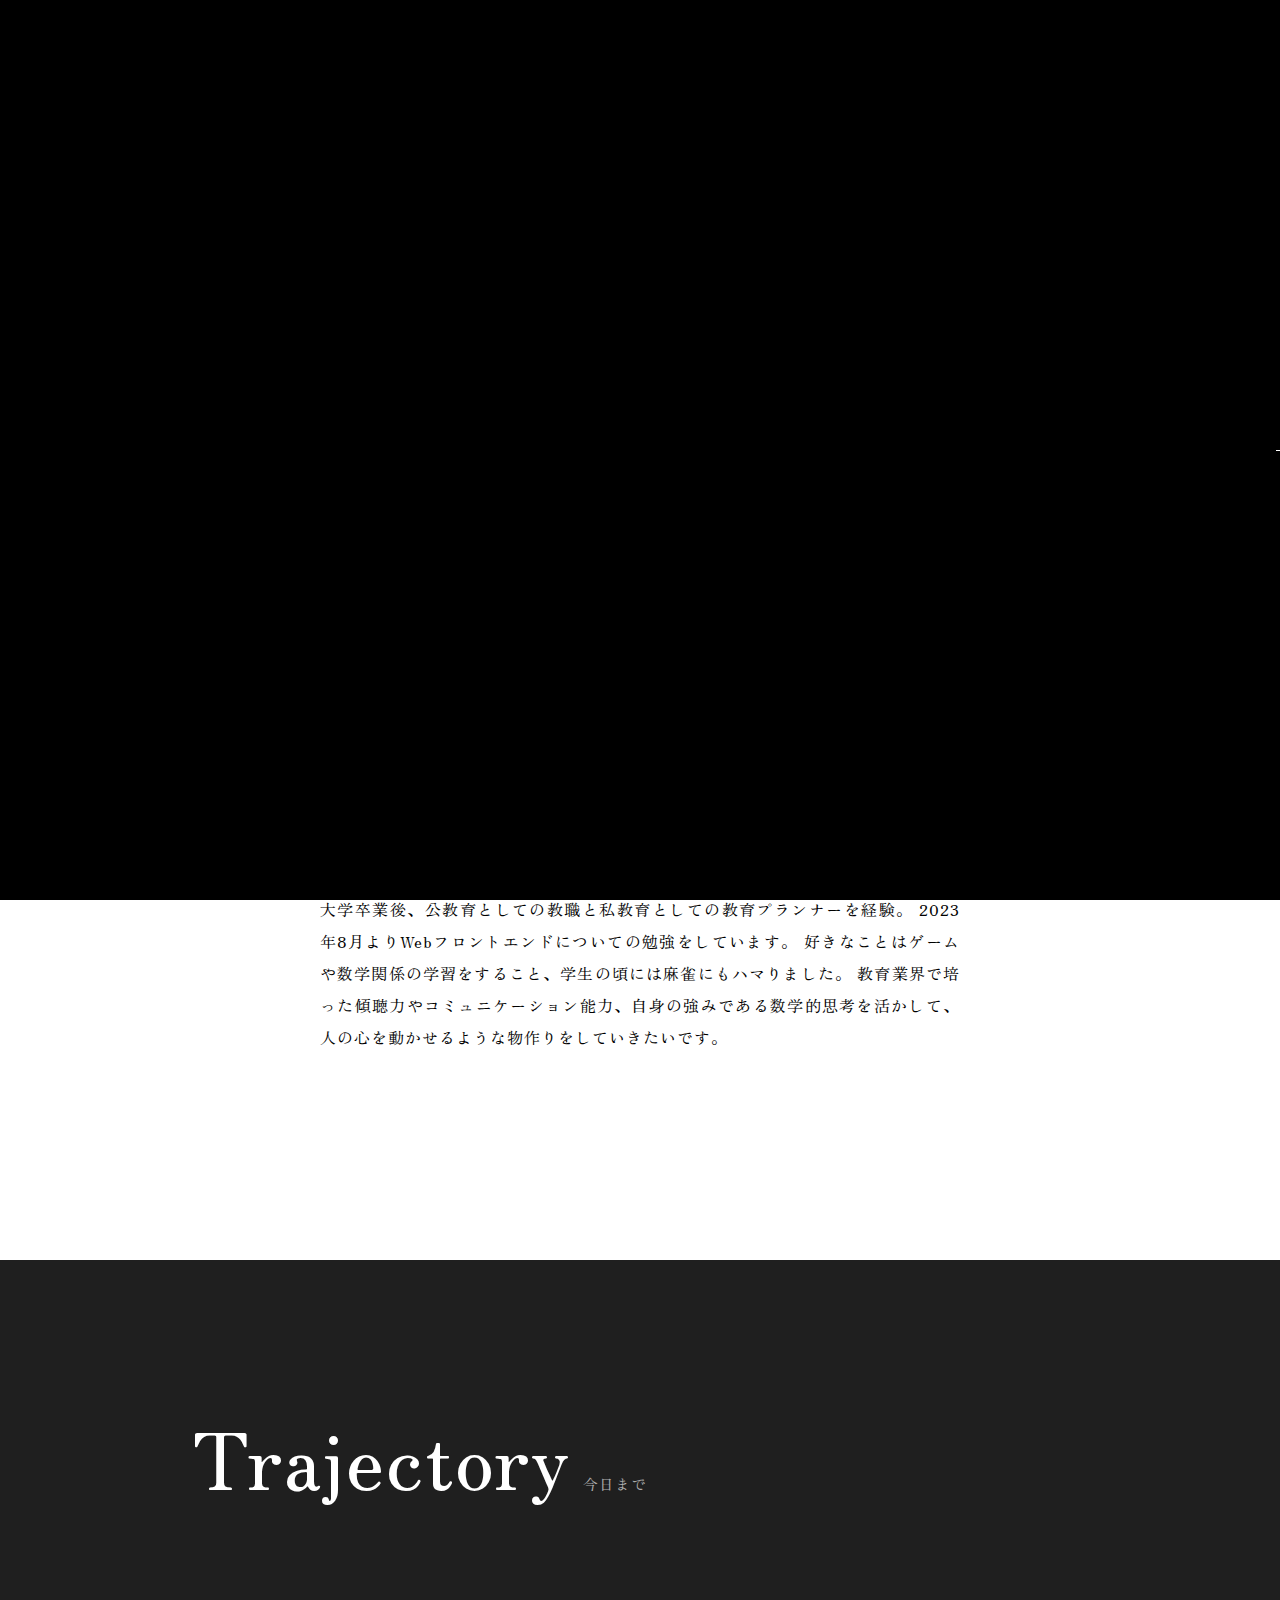
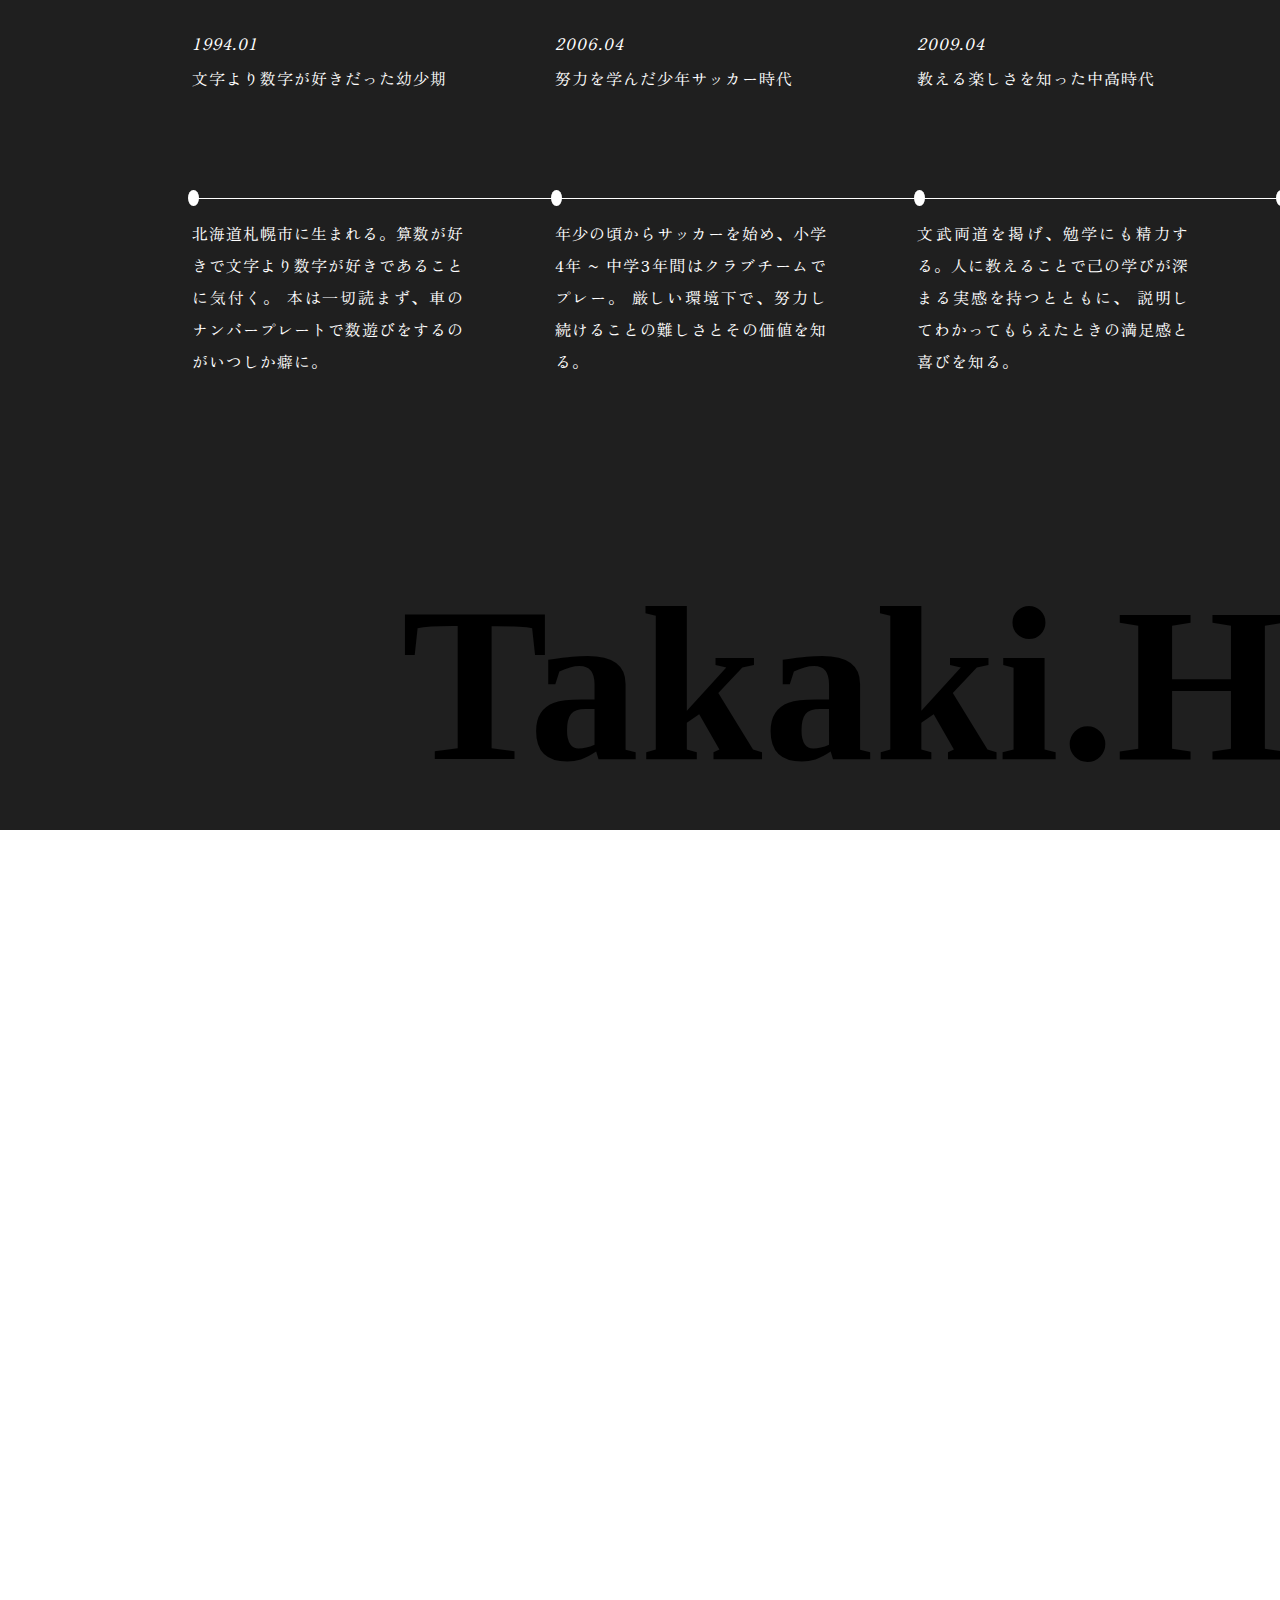
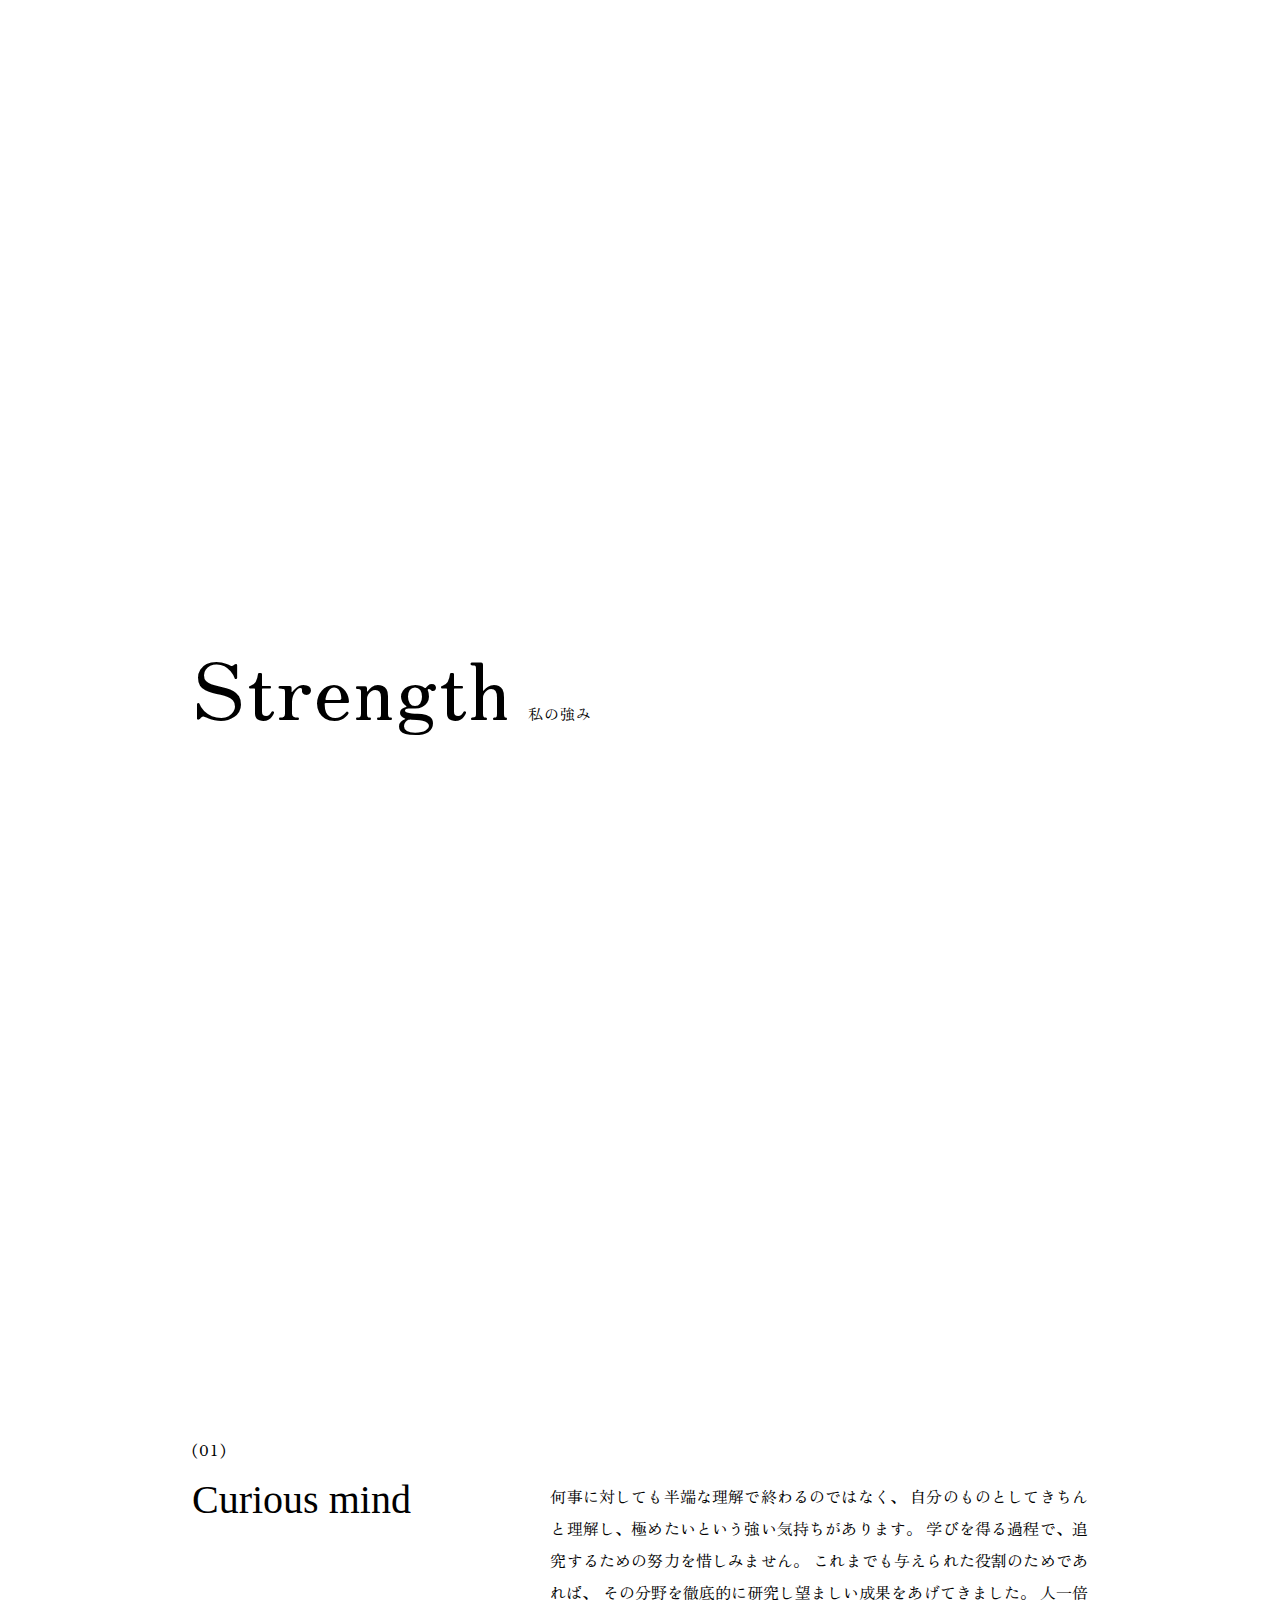
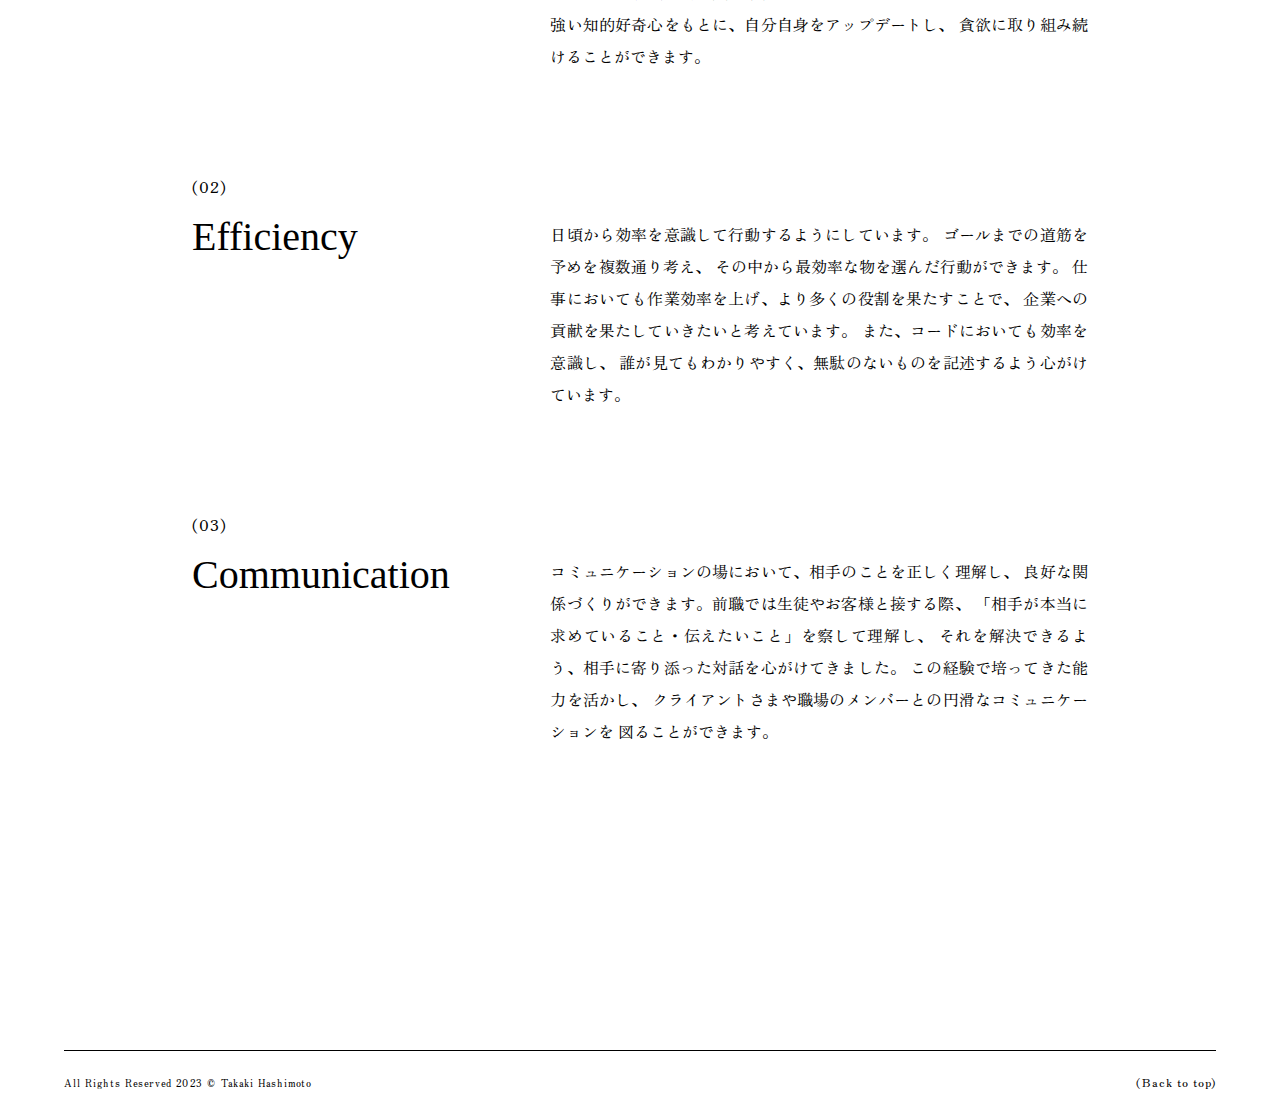
==== profile/prof.html @ 63530e5f "Add files via upload" ====
<!DOCTYPE html>
<html lang="ja">

<head>
    <meta charset="UTF-8">
    <meta name="viewport" content="width=device-width, initial-scale=1.0">
    <title>プロフィール</title>
    <link rel="preconnect" href="https://fonts.googleapis.com">
    <link rel="preconnect" href="https://fonts.gstatic.com" crossorigin>
    <link href="https://fonts.googleapis.com/css2?family=Zen+Old+Mincho&display=swap" rel="stylesheet">
    <link rel="stylesheet" href="./prof.css">
    <script src="../gsap/gsap.js"></script>
    <script src="../gsap/ScrollTrigger.js"></script>
    <script src="https://code.jquery.com/jquery-3.6.1.min.js"></script>
</head>

<body>
    <div class="loading" id="loading"></div>

    <div class="up"></div>
    <div class="down"></div>
    <div class="load_line"></div>

    <header id="header">
        <nav class="header-nav">
            <div class="header-l-box"><a href="../index.html"><img src="../top_img/hidariue4.png" alt=""></a></div>
            <div class="header-r-box">
                <!-- <ul class="color_change"> -->
                <ul>
                    <li><a href="./prof.html">
                            <h6>About</h6>
                        </a></li>
                    <li><a href="../index.html#skills">
                            <h6>Skills</h6>
                        </a></li>
                    <li><a href="../index.html#works">
                            <h6>Works</h6>
                        </a></li>
                </ul>
            </div>
        </nav>
    </header>

    <main>
        <section class="profile_firstsection">

            <div class="main-visual_box">
                <div class="main-visual_imgbox">
                    <div class="img1_justbox bottom_d2000">
                        <img class="img1" src="./prof_img/prof2.jpg" alt="">
                        <div class="img2_justbox bottom_d4000">
                            <img class="img2" src="./prof_img/prof_logo.png" alt="">
                        </div>
                    </div>
                </div>

                <div class="textloop_box">
                    <h1 class="loop">Takaki Hashimoto </h1>
                    <h1 class="loop loop2">Takaki Hashimoto </h1>
                </div>
            </div>

            <div class="main-visual_underbox">
                <div class="main_textbox">
                    <h5>橋本 卓樹 - Takaki Hashimoto</h5>
                    <h6>大学卒業後、公教育としての教職と私教育としての教育プランナーを経験。
                        2023年8月よりWebフロントエンドについての勉強をしています。
                        好きなことはゲームや数学関係の学習をすること、学生の頃には麻雀にもハマりました。
                        教育業界で培った傾聴力やコミュニケーション能力、自身の強みである数学的思考を活かして、
                        人の心を動かせるような物作りをしていきたいです。
                    </h6>
                </div>
            </div>

        </section>

        <section class="profile_secondsection">
            <!-- <div class="maintitle_box">
                <h1 class="eachTextAnime" id="about">Trajectory</h1>
            </div> -->


            <div class="area js-area">
                <div class="wrap js-wrap">

                    <!-- <div class="wrap_line"></div> -->

                    <div class="wrap_titlebox">
                        <h1 class="eachTextAnime">Trajectory</h1>
                        <h3>今日まで</h3>
                    </div>

                    <div class="wrap_endtitlebox">
                        <h1>Takaki.H</h1>
                    </div>

                    <div class="item js-item prof_box">
                        <div class="prof_bigtextbox1">
                            <div class="prof_textbox normal6">
                                <h6 class="overtext1">1994.01</h6>
                                <h6 class="overtext2">文字より数字が好きだった幼少期</h6>
                                <h6 class="undertext">
                                    北海道札幌市に生まれる。算数が好きで文字より数字が好きであることに気付く。
                                    本は一切読まず、車のナンバープレートで数遊びをするのがいつしか癖に。
                                </h6>
                                <div class="prof_line"></div>
                                <div class="prof_dots"></div>
                            </div>

                            <div class="prof_textbox normal7">
                                <h6 class="overtext1">2006.04</h6>
                                <h6 class="overtext2">努力を学んだ少年サッカー時代</h6>
                                <h6 class="undertext">
                                    年少の頃からサッカーを始め、小学4年 ~ 中学3年間はクラブチームでプレー。
                                    厳しい環境下で、努力し続けることの難しさとその価値を知る。
                                </h6>
                                <div class="prof_line"></div>
                                <div class="prof_dots"></div>
                            </div>
                            
                            <div class="prof_textbox normal8">
                                <h6 class="overtext1">2009.04</h6>
                                <h6 class="overtext2">教える楽しさを知った中高時代</h6>
                                <h6 class="undertext">
                                    文武両道を掲げ、勉学にも精力する。人に教えることで己の学びが深まる実感を持つとともに、
                                    説明してわかってもらえたときの満足感と喜びを知る。
                                </h6>
                                <div class="prof_line"></div>
                                <div class="prof_dots"></div>
                            </div>    
                        </div>
                    </div>
                    <div class="item js-item prof_box">                        
                        <div class="prof_bigtextbox2">
                            <div class="prof_textbox normal9">
                                <h6 class="overtext1">2012.04</h6>
                                <h6 class="overtext2">得意分野を突き詰めた大学時代</h6>
                                <h6 class="undertext">
                                    北海道教育大学数学教育専攻へ入学。幼少期から好きであった数についての理解を深めながら、
                                    教育学についても一から学び、各種教員免許状を取得。
                                </h6>
                                <div class="prof_line"></div>
                                <div class="prof_dots"></div>
                            </div>
                            <div class="prof_textbox normal10">
                                <h6 class="overtext1">2016.04</h6>
                                <h6 class="overtext2">高校数学教諭・教室長として就職</h6>
                                <h6 class="undertext">
                                    自身の特性を生かせる職を経験する。日々を教育の世界で過ごしていく中で、
                                    度々耳にすることが多くなった「プログラミング」というものに興味を持つ。
                                </h6>
                                <div class="prof_line"></div>
                                <div class="prof_dots"></div>
                            </div>
                            <div class="prof_textbox normal11">
                                <h6 class="overtext1">2023.08</h6>
                                <h6 class="overtext2">プログラミングの勉強を始める</h6>
                                <h6 class="undertext">
                                    未知のモノを学んでみたいという知的好奇心からプログラミングについて調べる。
                                    北関東学院へ入学し、本格的にフロントエンドの学習を始める。
                                </h6>
                                <div class="prof_line prof_longline"></div>
                                <div class="prof_dots"></div>
                            </div>    
                        </div>
                    </div>
                    <!-- <div class="item js-item">
                        <span>横スクロール3</span>
                    </div> -->
                </div>
                <div class="prof_yohakubox"></div>    
            </div>

        </section>

        <section class="profile_backsecondsection"></section>

        <section class="profile_thirdsection">
            <div class="section_inner">
                <div class="sectiontitle_box">
                    <h1 class="eachTextAnime">Strength</h1>
                    <h3>私の強み</h3>
                </div>
                <div class="strength_circlebox">
                    <div class="circlebox circle1">
                        <div class="shape normal">
                            <h5 class="bottom">Curious mind</h5>
                        </div>
                    </div>
                    <div class="circlebox circle2">
                        <div class="shape2">
                            <h5 class="bottom2">Efficiency</h5>
                        </div>
                    </div>
                    <div class="circlebox circle3">
                        <div class="shape3">
                            <h5 class="bottom3">Communication</h5>
                        </div>
                    </div>
                </div>

                <div class="strength_numberbox">
                    <span class="Text-Span JS_AddLine"></span>
                    <h6>(01)</h6>
                </div>
                <div class="strength_textbox">
                    <div class="strength_l_textbox normal4">
                        <h1>Curious mind</h1>
                    </div>
                    <div class="strength_r_textbox normal5">
                        <h6>何事に対しても半端な理解で終わるのではなく、
                            自分のものとしてきちんと理解し、極めたいという強い気持ちがあります。
                            学びを得る過程で、追究するための努力を惜しみません。
                            これまでも与えられた役割のためであれば、
                            その分野を徹底的に研究し望ましい成果をあげてきました。
                            人一倍強い知的好奇心をもとに、自分自身をアップデートし、
                            貪欲に取り組み続けることができます。
                        </h6>
                    </div>
                </div>
                <div class="strength_numberbox">
                    <span class="Text-Span JS_AddLine"></span>
                    <h6>(02)</h6>
                </div>
                <div class="strength_textbox">
                    <div class="strength_l_textbox normal4">
                        <h1>Efficiency</h1>
                    </div>
                    <div class="strength_r_textbox normal5">
                        <h6>日頃から効率を意識して行動するようにしています。
                            ゴールまでの道筋を予めを複数通り考え、
                            その中から最効率な物を選んだ行動ができます。
                            仕事においても作業効率を上げ、より多くの役割を果たすことで、
                            企業への貢献を果たしていきたいと考えています。
                            また、コードにおいても効率を意識し、
                            誰が見てもわかりやすく、無駄のないものを記述するよう心がけています。
                        </h6>
                    </div>
                </div>
                <div class="strength_numberbox">
                    <span class="Text-Span JS_AddLine"></span>
                    <h6>(03)</h6>
                </div>
                <div class="strength_textbox">
                    <div class="strength_l_textbox normal4">
                        <h1>Communication</h1>
                    </div>
                    <div class="strength_r_textbox normal5">
                        <h6>コミュニケーションの場において、相手のことを正しく理解し、
                            良好な関係づくりができます。前職では生徒やお客様と接する際、
                            「相手が本当に求めていること・伝えたいこと」を察して理解し、
                            それを解決できるよう、相手に寄り添った対話を心がけてきました。
                            この経験で培ってきた能力を活かし、
                            クライアントさまや職場のメンバーとの円滑なコミュニケーションを
                            図ることができます。

                        </h6>
                    </div>
                </div>
            </div> 
        </section>
    </main>

    <footer>
        <div class="footbox">
            <div class="foot_lbox">
                <small>All Rights Reserved 2023 ©︎ Takaki Hashimoto</small>
            </div>
            <div class="foot_rbox">
                <a href="#header"><h6>(Back to top)</h6></a>
            </div>
        </div>
    </footer>




    <!-- <h6 class="yohaku" data-midnight="dark"></h6> -->


    <script src="./prof.js"></script>
    <script>
        $(".load_line").animate({ "width": "100%" }, 750, function () {
            $(".load_line").css("right", 0);
            $(".load_line").animate({ "width": "0%" }, 500, function () {
                $(".up").animate({ "height": "0%" });
                $(".down").animate({ "height": "0%" });
            });
        });

    </script>
</body>

</html>
---- profile/prof.css ----
@charset "utf-8";

* {
    padding: 0;
    margin: 0;
    box-sizing: border-box;
    vertical-align: bottom;
}

/* 共通パーツ */
html {
    scroll-behavior: smooth;
    font-size: 10px;
}

body {
    font-family: 'Zen Old Mincho', serif;
    /* font-family: serif; */
    line-height: 1.5;
    letter-spacing: 0.1em;
    /* font-family: 'yu mincho'; */
}

p {
    font-size: 2rem;
}

h1 {
    font-size: 5rem;
}

h2 {
    font-size: 4rem;
}

h3 {
    font-size: 3.5rem;
}

h4 {
    font-size: 3rem;
}

h5 {
    font-size: 2.5rem;
}

h6 {
    font-size: 1.6rem;
}



/* ローディング */

.loading {
    width: 100%;
    height: 100vh;
    transition: all 2s;
    background: black;

    position: fixed;
    top: 0;
    left: 0;
    z-index: 100;
}


.loaded {
    opacity: 0;
    visibility: hidden;
}


/* 切り込み＆開閉エフェクト */

.load_line {
    width: 0%;
    height: 1px;
    background-color: #fff;
    position: fixed;
    top: 50%;
    z-index: 50;
}

.up {
    width: 100%;
    height: 50%;
    background-color: #000;
    position: fixed;
    z-index: 49;
}

.down {
    width: 100%;
    height: 50%;
    background-color: #000;
    position: fixed;
    bottom: 0;
    z-index: 49;
}



/* ナビゲーション */

nav {
    position: fixed;
    background-color: #fff;
    top: 0;
    left: 0;
    width: 100%;
    height: 10vh;
    /* background-color: #666; */
    display: flex;
    justify-content: space-between;
    align-items: center;
    z-index: 5;
    /* 時間の指定 */
    animation-duration: 2.5s;
    /* duration : 間隔 */
    /* アニメーション実行回数の指定 */
    animation-iteration-count: 1;
    /* iteration : 反復 */
    /* 動きの加速度 */
    animation-timing-function: linear;
    /* timing : 時間調整 , function : 関数 */
    /* 動きの指定 */
    animation-name: fadein-top;
}

/* animation-timing-function について
    ※ 初期値は ease：最初と最後をゆっくり
       その他   ease-in-out : 最初と最後をかなりゆっくり
                ease-in：最初をゆっくり
                ease-out：最後をゆっくり
                linear：一定                             */


@keyframes fadein-top {
    0% {
        opacity: 0;
        transform: translateY(-30px);
    }

    /* 90%{
        opacity: 0;
        transform: translateY(-30px);
    } */


    100% {
        opacity: 1;
        transform: translateY(0);
    }
}

.header-l-box {
    width: 5%;
    height: 90%;
    /* background-image: url(./top_img/hidariue4.png);
    background-size: contain;
    background-repeat: no-repeat; */
    margin-left: 4%;
}

.header-l-box a {
    display: flex;
    align-items: center;
}

.header-l-box img {
    width: 90%;
}

.header-r-box {
    /* width: auto; */
    width: 95%;
    height: 80%;
    /* background-color: #fff; */
    margin-right: 1%;
}


nav ul {
    display: flex;
    height: 100%;
    align-items: center;
    justify-content: flex-end;
}

nav ul li {
    list-style-type: none;
    padding-right: 5%;
}

nav ul li a {
    text-decoration: none;
    color: #000;
    position: relative;
    z-index: 6;
}

nav ul li a::after {
    position: absolute;
    left: -10%;
    bottom: 0;
    content: '';
    width: 100%;
    height: 1px;
    background: #000000;
    transform: scale(0, 1);
    /*アンダーラインの縮尺比率。ホバー前はx方向に0*/
    transform-origin: left top;
    /*変形（アンダーラインの伸長）の原点がaタグ（各メニュー）の左端*/
    transition: transform 0.5s;
    /*変形の時間*/
}

a:hover::after {
    transform: scale(1.2, 1.5);
    /*ホバー後、x軸方向に1.2（相対値）伸長 & y軸も同じイメージで伸長*/
}

nav ul li a h6 {
    font-weight: bold;
    font-family: 'freight-big-pro', serif;
}






/* main */

/* firstsection */

section {
    width: 100%;
    height: 100vh;
}

.profile_firstsection {
    width: 100%;
    height: 140vh;
    /* background-color: #00000066; */
}




.main-visual_box {
    width: 100%;
    height: 90vh;
    /* background-color: orange; */
    position: relative;
}

.main-visual_imgbox {
    width: 70%;
    height: 100%;
    margin: 0 auto;
    /* background-color: aquamarine; */
    padding-top: 5vh;
    display: flex;
    justify-content: center;
    align-items: center;
}

.img1_justbox {
    width: 70%;
    height: 60%;
    position: relative;
    opacity: 0;
}

.main-visual_imgbox .img1 {
    width: 100%;
    height: 100%;
    transform: skewY(10deg);
    box-shadow: 30px 80px 25px -50px rgba(0, 0, 0, 0.5);
}

.img2_justbox {
    position: absolute;
    top: -2%;
    right: -10%;
    width: 20%;
    height: 30%;
    opacity: 0;
}


.fadein_b0 {
    /* 時間の指定 */
    animation-duration: 2s;
    /* duration : 間隔 */
    /* アニメーション実行回数の指定 */
    animation-iteration-count: 1;
    /* iteration : 反復 */
    /* 動きの加速度 */
    animation-timing-function: linear;
    /* timing : 時間調整 , function : 関数 */
    /* 動きの指定 */
    animation-name: fadein-bottom0;
    animation-fill-mode: forwards;
}

@keyframes fadein-bottom0 {
    0% {
        opacity: 0;
        transform: translateY(20px);
    }

    100% {
        opacity: 1;
        transform: translateY(0);
    }
}



.main-visual_imgbox .img2 {
    width: 100%;
    height: 100%;
    animation-duration: 15s;
    /* duration : 間隔 */
    /* アニメーション実行回数の指定 */
    animation-iteration-count: infinite;
    /* iteration : 反復 */
    /* 動きの加速度 */
    animation-timing-function: linear;
    /* timing : 時間調整 , function : 関数 */
    /* 動きの指定 */
    animation-name: kaiten2;
}

@keyframes kaiten2 {
    0% {
        transform: rotate(0);
    }

    100% {
        transform: rotate(-360deg);
    }
}






/* テキストループ */

.textloop_box {
    overflow: hidden;
    position: absolute;
    top: 35%;
    left: 0;
    width: 100%;
    z-index: -1;
}

.loop {
    animation: loop 50s linear infinite;
    width: 100%;
    font-family: serif;
    font-size: 16.5rem;
    color: rgba(0, 0, 0, .0);
    -webkit-text-stroke: 1px #000000;
    text-align: center;
}

.loop2 {
    position: absolute;
    top: 0;
    left: 0;
    animation: loop 50s -25s linear infinite;
    font-family: serif;
    font-size: 16.5rem;
    color: rgba(0, 0, 0, .0);
    -webkit-text-stroke: 1px #000000;
    text-align: center;
}

@keyframes loop {
    0% {
        transform: translateX(100%);
    }

    100% {
        transform: translateX(-100%);
    }
}


.main-visual_underbox {
    width: 100%;
    height: 50vh;
}

.main_textbox {
    width: 50%;
    height: 100%;
    margin: 0 auto;
    text-align: center;

    /* background-color: blue; */
}

.main_textbox h5 {
    font-weight: normal;
}

.main_textbox h6 {
    text-align: justify;
    line-height: 2em;
    padding-top: 5vh;
    font-weight: normal;
}





/* secondsection */

.eachTextAnime span {
    opacity: 0;
}

.eachTextAnime.appeartext span {
    animation: text_anime_on 1s ease-out forwards;
}

@keyframes text_anime_on {
    0% {
        opacity: 0;
    }

    100% {
        opacity: 1;
    }
}


.profile_secondsection {
    width: 100%;
    height: 100vh;
    /* background-color: #000; */
}

/* 
.section_inner {
    width: 80%;
    width: 100%;
    height: 100%;
    padding-top: 10vh;
    padding-left: 10%;
    margin: 0 auto;
    background-color: #9f6666;
    opacity: 0.5;
} */

/* 
.sectiontitle_box {
    width: 100%;
    height: 15vh;
    display: flex;
    justify-content: flex-start;
    align-items: baseline;

    border-bottom: 1px solid #000;
}

.maintitle_box {
    width: 30%;
    height: 100%;
}

.maintitle_box h1 {
    font-size: 7rem;
    font-weight: normal;
    margin-top: -50px;
    padding-top: 50px;
    color: #fff;
}

.subtitle_box {
    width: 80%;
    height: 100%;
}

.subtitle_box h3 {
    font-size: 1.5rem;
    font-weight: normal;
    margin-left: 1%;
    color: #b2b2b2;
} */

/* -----------------上記保留-------------------- */


.area {
    overflow: hidden;
    background-color: #000000e0;
}

.wrap {
    display: flex;
    position: relative;
}


.wrap_titlebox {
    position: absolute;
    display: flex;
    align-items: first baseline;
    width: 50%;
    top: 15vh;
    left: 7.5%;
    z-index: 1;
}

.wrap_endtitlebox {
    position: absolute;
    width: 40%;
    height: 50vh;
    bottom: -45.5%;
    /* left: 12%; */
    right: 47%;
    z-index: 1;
}

.wrap_endtitlebox h1{
    font-size: 22rem;
    font-family:serif;
    font-weight: bold;
    color:rgba(0,0,0,.0);
    color: #000;
    text-align:center;
   /* -webkit-text-stroke: 1px #4a4a4a; */
}

.wrap_titlebox h1 {
    font-size: 8rem;
    font-weight: normal;
    margin-top: -50px;
    padding-top: 50px;
    color: #fff;
}

.wrap_titlebox h3 {
    font-size: 1.5rem;
    font-weight: normal;
    margin-left: 1%;
    color: #acacac;
}



/* .wrap_line {
    width: 100%;
    height: 1px;
    background-color: white;
    position: absolute;
    top: 60%;
    left: 0%;
    z-index: 2;
} */



.item {
    height: 100vh;
    /* display: flex;
    justify-content: center;
    align-items: center;
    font-size: 50px;
    font-weight: bold; */
    /* color: #fff; */
}


/*  
.item:nth-of-type(1) {
    background-color: #e94d15;
}

.item:nth-of-type(2) {
    background-color: #f18d1d;
} 

.item:nth-of-type(3) {
    background-color: #f8b633;
}

.item:nth-of-type(4) {
    background-color: #8cc561;
}

.item:nth-of-type(5) {
    background-color: #56aa59;
} */



.prof_box {
    display: flex;
    align-items: flex-end;
}

.prof_bigtextbox1 {
    width: 85%;
    height: 60%;
    /* background-color: rgba(0, 0, 0, 0.093); */
    margin-left: 15%;
    display: flex;
}

.prof_bigtextbox2 {
    width: 85%;
    height: 60%;
    /* background-color: rgba(0, 0, 0, 0.093); */
    margin-right: 15%;
    display: flex;
}

.prof_textbox {
    width: 100%;
    height:100%;
    color: #fff;
    /* background-color: red; */
    /* border: 1px solid black; */
    text-align: justify;
    position: relative;
}


.fadein_n6 {
    /* 時間の指定 */
    animation-duration: 1.0s;  /* duration : 間隔 */
    /* アニメーション実行回数の指定 */
    animation-iteration-count: 1; /* iteration : 反復 */
    /* 動きの加速度 */
    animation-timing-function: linear; /* timing : 時間調整 , function : 関数 */
    /* 動きの指定 */
    animation-name: fadein-normal5;
    animation-fill-mode: forwards;
}

@keyframes fadein-normal5 {
    0%{
        opacity: 0;
    }

    100%{
        opacity: 1;
    }

}

.fadein_n7 {
    animation-duration: 1.5s;
    animation-iteration-count: 1;
    animation-timing-function: linear;
    animation-name: fadein-normal5;
    animation-fill-mode: forwards;
}

@keyframes fadein-normal5 {
    0%{
        opacity: 0;
    }

    100%{
        opacity: 1;
    }

}

.fadein_n8 {
    animation-duration: 2.0s;
    animation-iteration-count: 1;
    animation-timing-function: linear;
    animation-name: fadein-normal5;
    animation-fill-mode: forwards;
}

@keyframes fadein-normal5 {
    0%{
        opacity: 0;
    }

    100%{
        opacity: 1;
    }

}

.fadein_n9 {
    animation-duration: 2.5s;
    animation-iteration-count: 1;
    animation-timing-function: linear;
    animation-name: fadein-normal5;
    animation-fill-mode: forwards;
}

@keyframes fadein-normal5 {
    0%{
        opacity: 0;
    }

    100%{
        opacity: 1;
    }

}






.overtext1 {
    padding: 3% 0;
    font-weight: normal;
    font-style: oblique;
}

.overtext2 {
    font-size: 1.6rem;
    font-weight: normal;
}


.undertext {
    padding-top: 35%;
    padding-right: 25%;
    font-weight: normal;
    line-height: 2em;
}

.prof_line {
    position: absolute;
    width: 100%;
    height: 1px;
    background-color: #fff;
    top: 33%;
    left: 0;
}


.prof_longline {
    width: 140%;
}


.prof_dots {
    position: absolute;
    width: 3%;
    height: 3%;
    background-color: #fff;
    border-radius: 50%;
    top: 31.5%;
    left: -1%;
}


.prof_yohakubox {
    width: 100%;
    height: 30vh;
    background-color: #00000000;
    position: relative;
    z-index: 0;
    /* border-bottom: 3px solid red; */
}


.profile_backsecondsection {
    width: 100%;
    height: 160vh;
    /* border-bottom: 3px solid yellow */
}




/* section 私の強みの部分 */



.profile_thirdsection {
    width: 100%;
    height: 250vh;
    padding-top: 25vh;

    /* background-color: pink; */
}

.section_inner {
    width: 70%;
    height: 225vh;
    margin: 0 auto;

    /* padding-top: 25vh; */
    /* background-color: palevioletred; */
}

.sectiontitle_box {
    display: flex;
    align-items: first baseline;
    width: 50%;
}

.sectiontitle_box h1 {
    font-size: 8rem;
    font-weight: normal;
    margin-top: -50px;
    padding-top: 50px;
}

.sectiontitle_box h3 {
    font-size: 1.5rem;
    font-weight: normal;
    margin-left: 4%;
}


.strength_circlebox {
    width: 100%;
    height: 70vh;
    display: flex;
    margin-top: 3vh;
    margin-bottom: 3vh;

    /* background-color: yellow;     */
}


.circlebox {
    width: 100%;
    height: 100%;

    /* border: 1px solid #000; */

    display: flex;
    justify-content: center;
    align-items: center;
}


.shape,
.shape2,
.shape3 {
    width: 320px;
    height: 320px;
    background-image: conic-gradient(#000 0deg, #fff 0deg);
    clip-path: circle();
    /* display: grid; */
    /* place-items: center; */

    position: relative;
}

.shape::before,
.shape2::before,
.shape3::before {
    content: "";
    width: 99.5%;
    height: 99.5%;
    /* background-color: white; */
    clip-path: circle();

}

.shape h5,
.shape2 h5,
.shape3 h5 {
    position: absolute;
    z-index: 1;
    color: white;
    font-weight: normal;

    top: 50%;
    left: 50%;
    transform: translate(-50%,-50%);
}



.fadein_b {
    animation-duration: 2.4s;
    animation-iteration-count: 1;
    animation-timing-function: linear;
    animation-name: fadein-bottom;
    animation-fill-mode: forwards;
}

@keyframes fadein-bottom {
    0%{
        opacity: 0;
        transform: translate(-50%,50%);
    }

    50%{opacity: 0;
        transform: translate(-50%,50%);
    }


    100%{
        opacity: 1;
        transform: translateY(-50%,-50%);
    }
}

.fadein_b2 {
    animation-duration: 1.5s;
    animation-iteration-count: 1;
    animation-timing-function: linear;
    animation-name: fadein-bottom;
    animation-fill-mode: forwards;
}

@keyframes fadein-bottom {
    0%{
        opacity: 0;
        transform: translate(-50%,50%);
    }

    20%{opacity: 0;
        transform: translate(-50%,50%);
    }


    100%{
        opacity: 1;
        transform: translateY(-50%,-50%);
    }
}

.fadein_b3 {
    animation-duration: 2.4s;
    animation-iteration-count: 1;
    animation-timing-function: linear;
    animation-name: fadein-bottom;
    animation-fill-mode: forwards;
}

@keyframes fadein-bottom {
    0%{
        opacity: 0;
        transform: translate(-50%,50%);
    }

    50%{opacity: 0;
        transform: translate(-50%,50%);
    }


    100%{
        opacity: 1;
        transform: translateY(-50%,-50%);
    }
}




.strength_numberbox {
    width: 100%;
    height: 2%;
    display: flex;
    align-items: flex-end;
    padding-bottom: 1%;
    position: relative;

    /* background-color: purple; */
}

.strength_numberbox h6 {
    font-weight: normal;
}

/* .Text-Span {
    position: relative;
    z-index: 1;
} */

.Text-Span:after {
    content: '';
    position: absolute;
    left: 0;
    bottom: -1%;
    width: 0%;
    height: 1px;
    /* background: #5bc8ac; */
    background: #000;
    /* z-index: -1; */
    transition: all 2.0s;
}

.Text-Span.line_lr2:after {
    width: 100%;
  }


.strength_textbox {
    width: 100%;
    height: 33vh;
    display: flex;

    /* background-color: green; */
}

.strength_l_textbox{
    width: 40%;
    
    /* border: 1px solid #000; */
}

.strength_r_textbox {
    width: 60%;

    /* border: 1px solid #000; */
}

.strength_l_textbox h1 {
    /* font-size: 8rem; */
    font-size: 4rem;
    font-family: serif;
    font-weight: normal;
    letter-spacing: 0;
}


.strength_r_textbox {
    text-align: justify;
}

.strength_r_textbox h6 {
    font-weight: normal;
    font-size: 1.6rem;
    letter-spacing: 0;
    line-height: 2em;
    padding-top: 2%;
}

/* 
.strength_l_textbox h1,
.strength_r_textbox h6 {
    opacity: 0;
} */



.fadein_n4 {
    /* 時間の指定 */
    animation-duration: 1.5s;  /* duration : 間隔 */
    /* アニメーション実行回数の指定 */
    animation-iteration-count: 1; /* iteration : 反復 */
    /* 動きの加速度 */
    animation-timing-function: linear; /* timing : 時間調整 , function : 関数 */
    /* 動きの指定 */
    animation-name: fadein-normal4;
    animation-fill-mode: forwards;
}

@keyframes fadein-normal4 {
    0%{
        opacity: 0;
    }

    100%{
        opacity: 1;
    }
}

.fadein_n5 {
    /* 時間の指定 */
    animation-duration: 1.5s;  /* duration : 間隔 */
    /* アニメーション実行回数の指定 */
    animation-iteration-count: 1; /* iteration : 反復 */
    /* 動きの加速度 */
    animation-timing-function: linear; /* timing : 時間調整 , function : 関数 */
    /* 動きの指定 */
    animation-name: fadein-normal5;
    animation-fill-mode: forwards;
}

@keyframes fadein-normal5 {
    0%{
        opacity: 0;
    }

    80% {
        opacity: 0;
    }

    100%{
        opacity: 1;
    }
}






/* フッター */

footer {
    width: 100%;
    height: 7vh;
}

.footbox {
    width: 90%;
    height: 100%;
    margin: 0 auto;
    display: flex;
    border-top: 1px solid #000;
    align-items: center;
}

.foot_lbox,
.foot_rbox {
    width: 100%;
    /* height: 100%; */
}

.foot_lbox small {
    font-size: 1.0rem;
}

.foot_rbox {
    text-align: right;
}

.foot_rbox a {
    color: #000;
    text-decoration: none;
}

.foot_rbox h6 {
    font-weight: normal;
    font-size: 1.2rem;
}









/* .yohaku {
    width: 100%;
    height: 200vh;
    background-color: #00000022;
} */
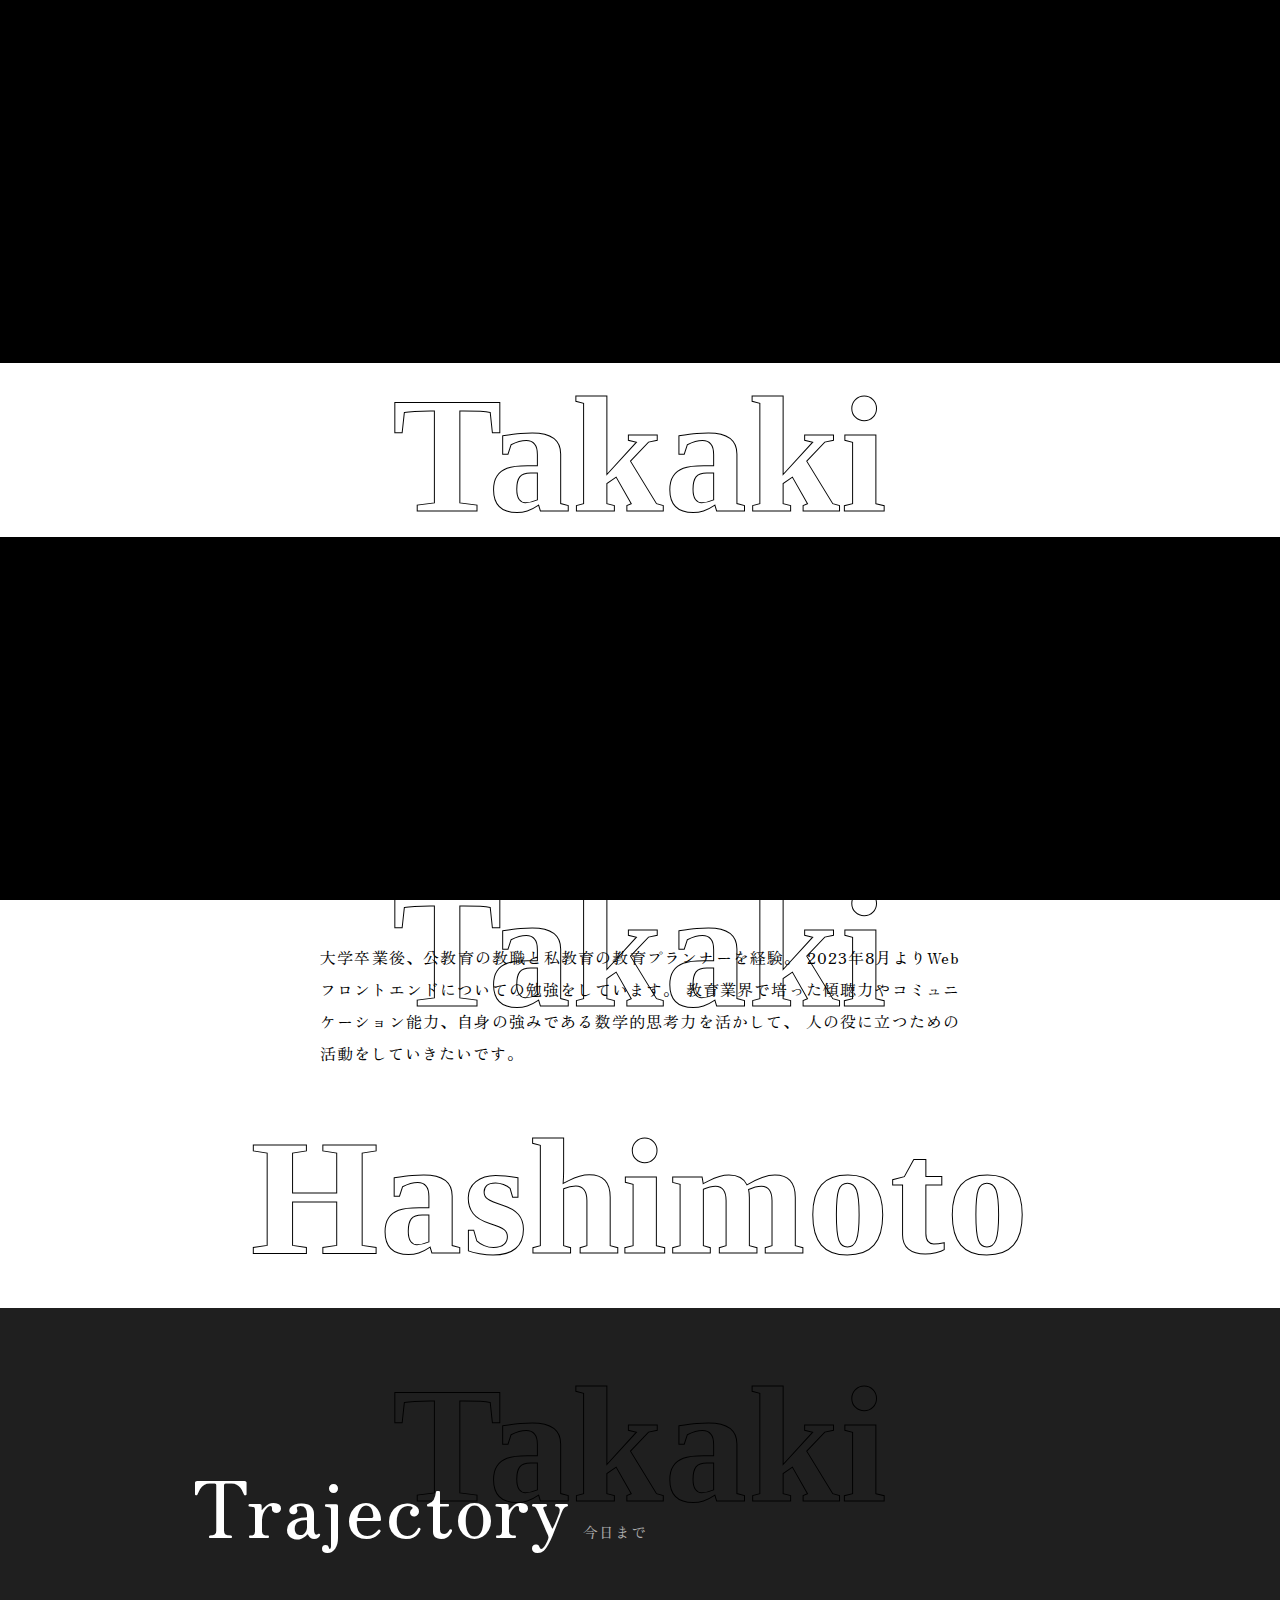
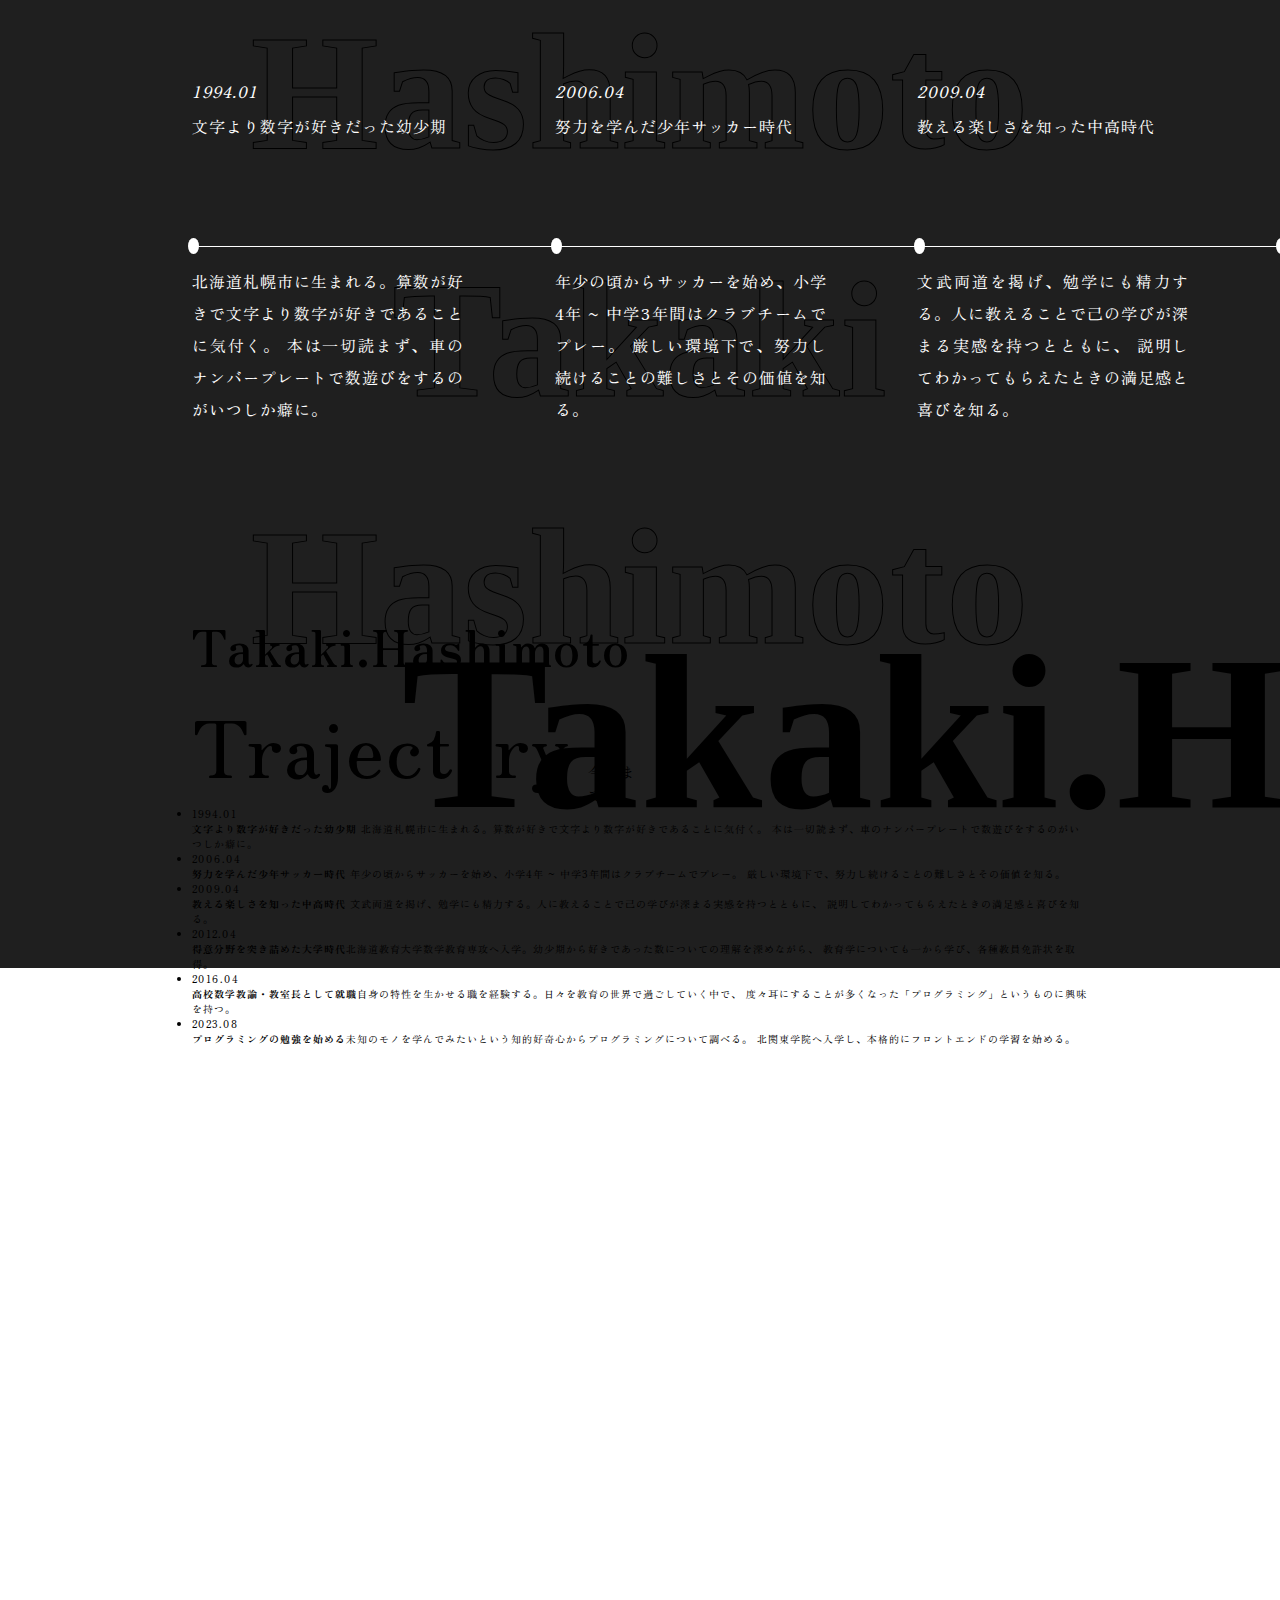
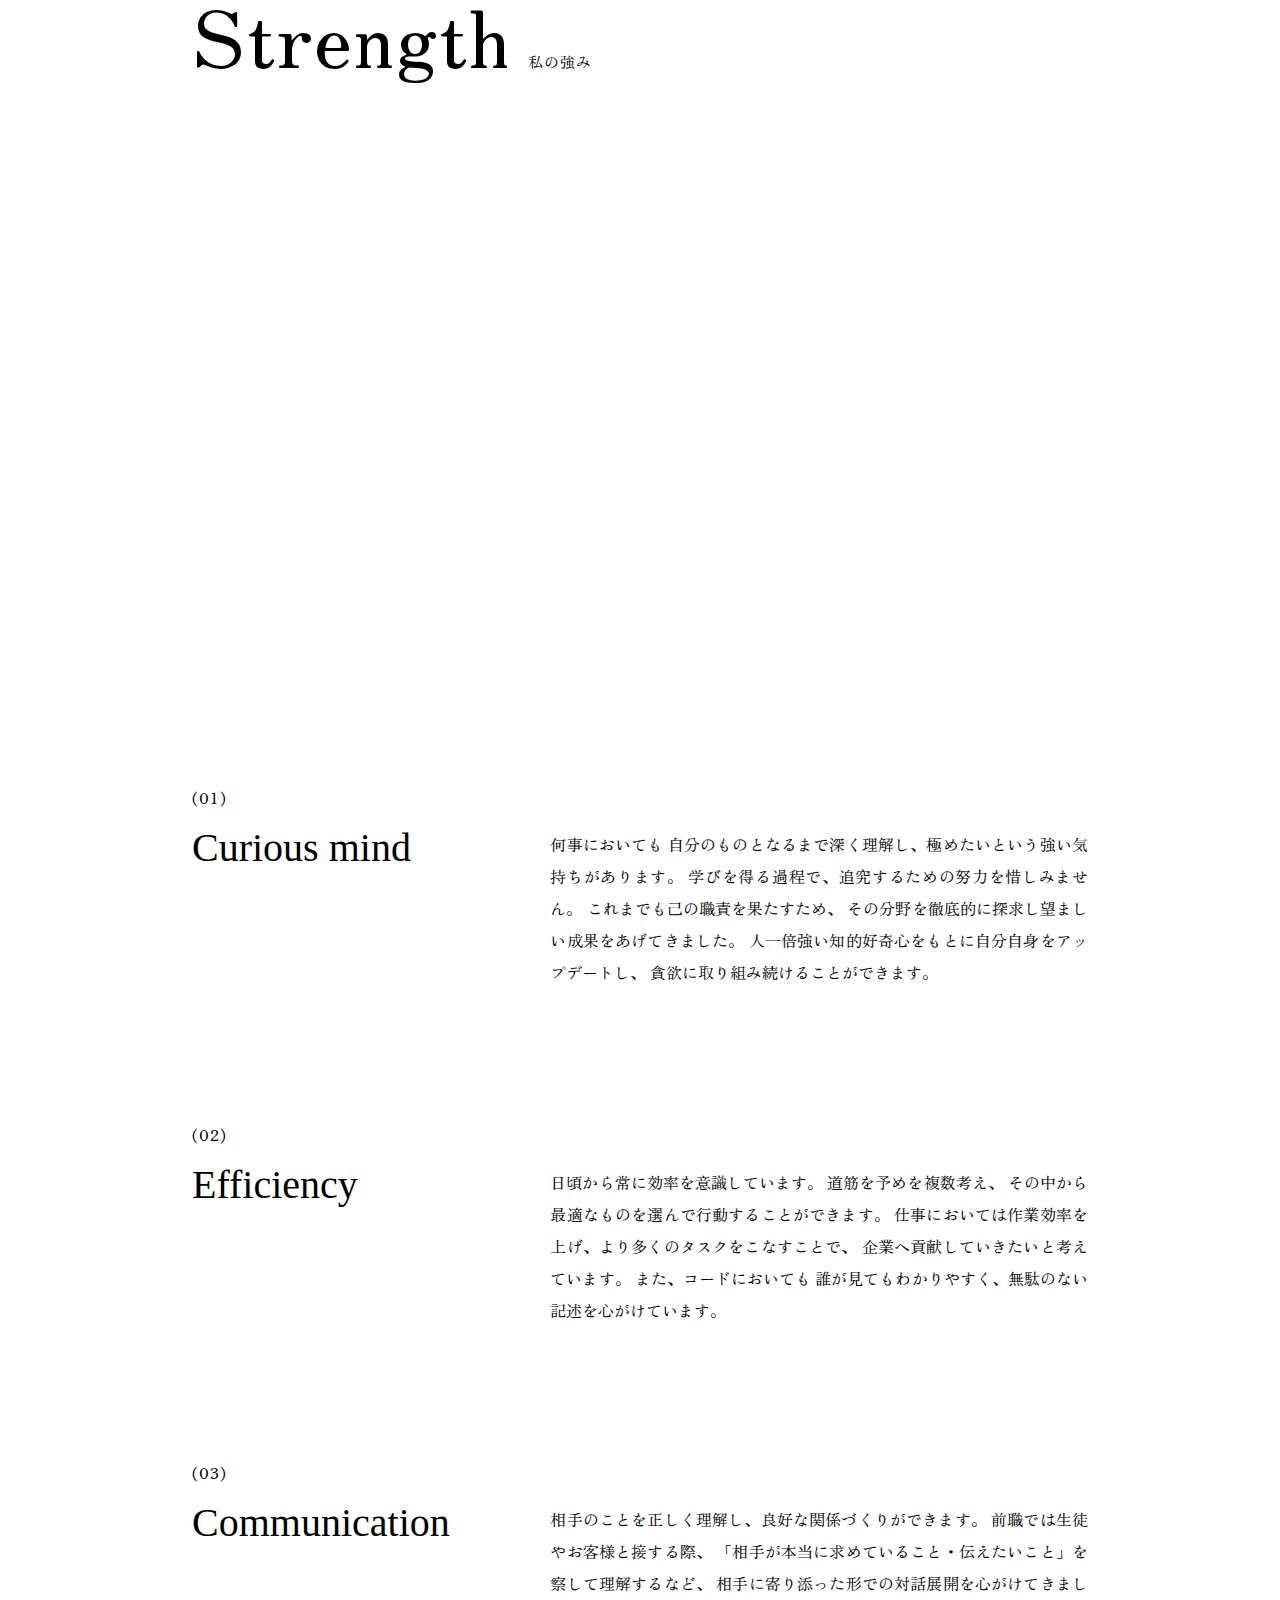
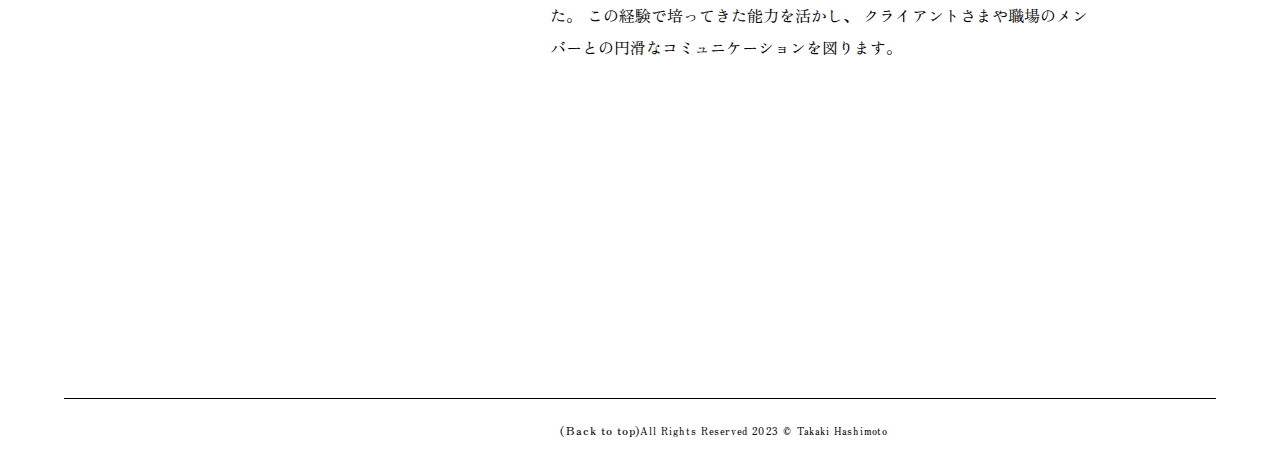
==== commit 94721d7d: "Update prof.html" ====
--- a/profile/prof.html
+++ b/profile/prof.html
@@ -3,7 +3,8 @@
 
 <head>
     <meta charset="UTF-8">
-    <meta name="viewport" content="width=device-width, initial-scale=1.0">
+    <!-- <meta name="viewport" content="width=device-width, initial-scale=1.0"> -->
+    <meta name="viewport" content="width=device-width, initial-scale=1, user-scalable=no">
     <title>プロフィール</title>
     <link rel="preconnect" href="https://fonts.googleapis.com">
     <link rel="preconnect" href="https://fonts.gstatic.com" crossorigin>
@@ -22,11 +23,20 @@
     <div class="load_line"></div>
 
     <header id="header">
-        <nav class="header-nav">
+
+        <div class="openbtn" id="target">
+            <span><h6>menu</h6></span>
+            <span><h6>close</h6></span>
+        </div>
+
+        <nav class="header-nav" id="move_mav">
             <div class="header-l-box"><a href="../index.html"><img src="../top_img/hidariue4.png" alt=""></a></div>
-            <div class="header-r-box">
+            <div class="header-r-box nav_listbox" id="nav_target">
                 <!-- <ul class="color_change"> -->
-                <ul>
+                <ul id="g-nav">
+                    <li><a href="../index.html">
+                        <h6>Home</h6>
+                    </a></li>
                     <li><a href="./prof.html">
                             <h6>About</h6>
                         </a></li>
@@ -55,35 +65,30 @@
                 </div>
 
                 <div class="textloop_box">
-                    <h1 class="loop">Takaki Hashimoto </h1>
-                    <h1 class="loop loop2">Takaki Hashimoto </h1>
+                    <h1 class="loop"> Takaki Hashimoto </h1>
+                    <h1 class="loop"> Takaki Hashimoto </h1>
+                    <h1 class="loop"> Takaki Hashimoto </h1>
+                    <h1 class="loop"> Takaki Hashimoto </h1>
                 </div>
             </div>
 
             <div class="main-visual_underbox">
                 <div class="main_textbox">
                     <h5>橋本 卓樹 - Takaki Hashimoto</h5>
-                    <h6>大学卒業後、公教育としての教職と私教育としての教育プランナーを経験。
+                    <h6>大学卒業後、公教育の教職と私教育の教育プランナーを経験。
                         2023年8月よりWebフロントエンドについての勉強をしています。
-                        好きなことはゲームや数学関係の学習をすること、学生の頃には麻雀にもハマりました。
-                        教育業界で培った傾聴力やコミュニケーション能力、自身の強みである数学的思考を活かして、
-                        人の心を動かせるような物作りをしていきたいです。
+                        教育業界で培った傾聴力やコミュニケーション能力、自身の強みである数学的思考力を活かして、
+                        人の役に立つための活動をしていきたいです。
                     </h6>
                 </div>
             </div>
 
         </section>
 
-        <section class="profile_secondsection">
-            <!-- <div class="maintitle_box">
-                <h1 class="eachTextAnime" id="about">Trajectory</h1>
-            </div> -->
-
-
-            <div class="area js-area">
+        <section class="profile_secondsection respo1">
+
+            <div class="area js-area" style="height: 140vh;" style="max-height: 140vh;">
                 <div class="wrap js-wrap">
-
-                    <!-- <div class="wrap_line"></div> -->
 
                     <div class="wrap_titlebox">
                         <h1 class="eachTextAnime">Trajectory</h1>
@@ -164,16 +169,101 @@
                             </div>    
                         </div>
                     </div>
+
                     <!-- <div class="item js-item">
                         <span>横スクロール3</span>
                     </div> -->
-                </div>
-                <div class="prof_yohakubox"></div>    
+
+
+
+                </div>
+                <!-- <div class="prof_yohakubox" style="display: none;"></div>     -->
             </div>
 
         </section>
 
+
+        <section class="profile_secondsection2 respo2">
+            <div class="section_inner">
+
+                <div class="endtitlebox">
+                    <h1>Takaki.Hashimoto</h1>
+                </div>
+
+                <div class="sectiontitle_box">
+                    <h1 class="eachTextAnime">Trajectory</h1>
+                    <h3>今日まで</h3>
+                </div>
+
+                <ul class="timeline">
+                    <li>
+                        <dl class="normal4">
+                            <dt>1994.01</dt>
+                            <dd><strong>文字より数字が好きだった幼少期</strong>
+                                北海道札幌市に生まれる。算数が好きで文字より数字が好きであることに気付く。
+                                本は一切読まず、車のナンバープレートで数遊びをするのがいつしか癖に。</dd>
+                        </dl>
+                        <span class="border-line"></span>
+                    </li>
+                    <li>
+                        <dl class="normal4">
+                            <dt>2006.04</dt>
+                            <dd><strong>努力を学んだ少年サッカー時代</strong>
+                                年少の頃からサッカーを始め、小学4年 ~ 中学3年間はクラブチームでプレー。
+                                厳しい環境下で、努力し続けることの難しさとその価値を知る。</dd>
+                        </dl>
+                        <span class="border-line"></span>
+                    </li>
+                    <li>
+                        <dl class="normal4">
+                            <dt>2009.04</dt>
+                            <dd><strong>教える楽しさを知った中高時代</strong>
+                                文武両道を掲げ、勉学にも精力する。人に教えることで己の学びが深まる実感を持つとともに、
+                                説明してわかってもらえたときの満足感と喜びを知る。 </dd>
+                        </dl>
+                        <span class="border-line"></span>
+                    </li>
+                    <li>
+                        <dl class="normal4">
+                            <dt>2012.04</dt>
+                            <dd><strong>得意分野を突き詰めた大学時代</strong>北海道教育大学数学教育専攻へ入学。幼少期から好きであった数についての理解を深めながら、
+                                教育学についても一から学び、各種教員免許状を取得。 </dd>
+                        </dl>
+                        <span class="border-line"></span>
+                    </li>
+                    <li>
+                        <dl class="normal4">
+                            <dt>2016.04</dt>
+                            <dd><strong>高校数学教諭・教室長として就職</strong>自身の特性を生かせる職を経験する。日々を教育の世界で過ごしていく中で、
+                                度々耳にすることが多くなった「プログラミング」というものに興味を持つ。 </dd>
+                        </dl>
+                        <span class="border-line"></span>
+                    </li>
+                    <li>
+                        <dl class="normal4">
+                            <dt>2023.08</dt>
+                            <dd><strong>プログラミングの勉強を始める</strong>未知のモノを学んでみたいという知的好奇心からプログラミングについて調べる。
+                                北関東学院へ入学し、本格的にフロントエンドの学習を始める。 </dd>
+                        </dl>
+                        <span class="border-line"></span>
+                    </li>
+    
+                </ul>
+
+
+
+            </div>
+        </section>
+
+
+
+
+
         <section class="profile_backsecondsection"></section>
+
+
+
+
 
         <section class="profile_thirdsection">
             <div class="section_inner">
@@ -183,17 +273,17 @@
                 </div>
                 <div class="strength_circlebox">
                     <div class="circlebox circle1">
-                        <div class="shape normal">
+                        <div class="shape normal circleleft">
                             <h5 class="bottom">Curious mind</h5>
                         </div>
                     </div>
                     <div class="circlebox circle2">
-                        <div class="shape2">
+                        <div class="shape2 circlecenter">
                             <h5 class="bottom2">Efficiency</h5>
                         </div>
                     </div>
                     <div class="circlebox circle3">
-                        <div class="shape3">
+                        <div class="shape3 circleright">
                             <h5 class="bottom3">Communication</h5>
                         </div>
                     </div>
@@ -208,12 +298,12 @@
                         <h1>Curious mind</h1>
                     </div>
                     <div class="strength_r_textbox normal5">
-                        <h6>何事に対しても半端な理解で終わるのではなく、
-                            自分のものとしてきちんと理解し、極めたいという強い気持ちがあります。
+                        <h6>何事においても
+                            自分のものとなるまで深く理解し、極めたいという強い気持ちがあります。
                             学びを得る過程で、追究するための努力を惜しみません。
-                            これまでも与えられた役割のためであれば、
-                            その分野を徹底的に研究し望ましい成果をあげてきました。
-                            人一倍強い知的好奇心をもとに、自分自身をアップデートし、
+                            これまでも己の職責を果たすため、
+                            その分野を徹底的に探求し望ましい成果をあげてきました。
+                            人一倍強い知的好奇心をもとに自分自身をアップデートし、
                             貪欲に取り組み続けることができます。
                         </h6>
                     </div>
@@ -227,13 +317,13 @@
                         <h1>Efficiency</h1>
                     </div>
                     <div class="strength_r_textbox normal5">
-                        <h6>日頃から効率を意識して行動するようにしています。
-                            ゴールまでの道筋を予めを複数通り考え、
-                            その中から最効率な物を選んだ行動ができます。
-                            仕事においても作業効率を上げ、より多くの役割を果たすことで、
-                            企業への貢献を果たしていきたいと考えています。
-                            また、コードにおいても効率を意識し、
-                            誰が見てもわかりやすく、無駄のないものを記述するよう心がけています。
+                        <h6>日頃から常に効率を意識しています。
+                            道筋を予めを複数考え、
+                            その中から最適なものを選んで行動することができます。
+                            仕事においては作業効率を上げ、より多くのタスクをこなすことで、
+                            企業へ貢献していきたいと考えています。
+                            また、コードにおいても
+                            誰が見てもわかりやすく、無駄のない記述を心がけています。
                         </h6>
                     </div>
                 </div>
@@ -246,13 +336,12 @@
                         <h1>Communication</h1>
                     </div>
                     <div class="strength_r_textbox normal5">
-                        <h6>コミュニケーションの場において、相手のことを正しく理解し、
-                            良好な関係づくりができます。前職では生徒やお客様と接する際、
-                            「相手が本当に求めていること・伝えたいこと」を察して理解し、
-                            それを解決できるよう、相手に寄り添った対話を心がけてきました。
+                        <h6>相手のことを正しく理解し、良好な関係づくりができます。
+                            前職では生徒やお客様と接する際、
+                            「相手が本当に求めていること・伝えたいこと」を察して理解するなど、
+                            相手に寄り添った形での対話展開を心がけてきました。
                             この経験で培ってきた能力を活かし、
-                            クライアントさまや職場のメンバーとの円滑なコミュニケーションを
-                            図ることができます。
+                            クライアントさまや職場のメンバーとの円滑なコミュニケーションを図ります。
 
                         </h6>
                     </div>
@@ -263,11 +352,11 @@
 
     <footer>
         <div class="footbox">
+            <div class="foot_rbox">
+                <h6><a href="#header">(Back to top)</a></h6>
+            </div>
             <div class="foot_lbox">
                 <small>All Rights Reserved 2023 ©︎ Takaki Hashimoto</small>
-            </div>
-            <div class="foot_rbox">
-                <a href="#header"><h6>(Back to top)</h6></a>
             </div>
         </div>
     </footer>
@@ -288,7 +377,20 @@
             });
         });
 
+
+
+
+        $('#target').click(()=>{
+            $('#target').toggleClass('active');
+            $('#nav_target').toggleClass('nav_active')
+        })
+
+        $("#g-nav a").click(()=>{
+            $('#nav_target').removeClass('nav_active');
+            $('#target').removeClass('active');
+        })
+
     </script>
 </body>
 
-</html>+</html>
